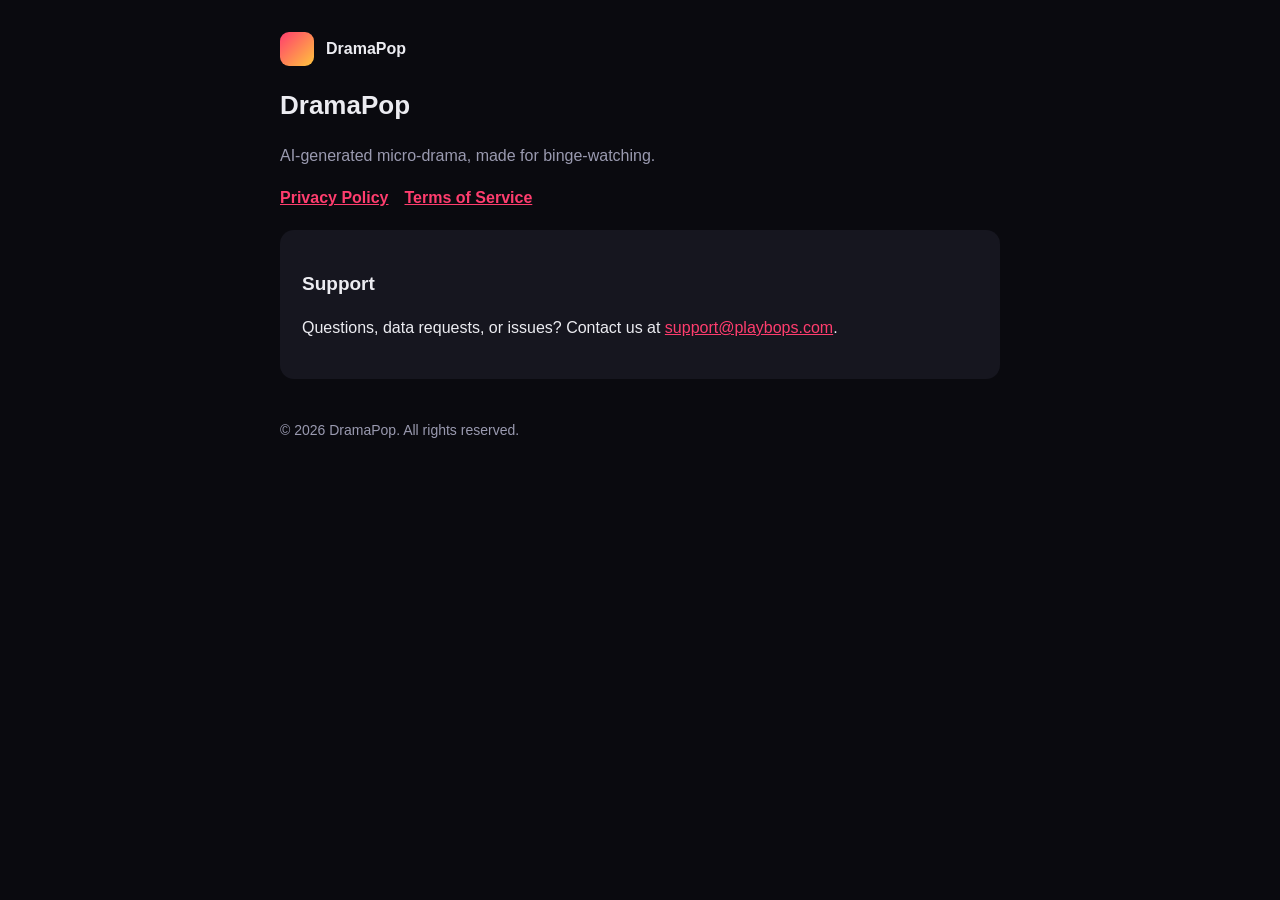
==== index.html @ 31bce98d "DramaPop legal site: Privacy Policy + Terms of Service Co-Authored-By: Claude Opus 4.8 (1M context) " ====
<!DOCTYPE html><html lang="en"><head>
<meta charset="UTF-8"><meta name="viewport" content="width=device-width, initial-scale=1">
<title>DramaPop — Legal</title><link rel="stylesheet" href="style.css"></head>
<body><div class="wrap">
<header><span class="dot"></span><strong>DramaPop</strong></header>
<h1>DramaPop</h1>
<p class="muted">AI-generated micro-drama, made for binge-watching.</p>
<nav><a href="privacy.html">Privacy Policy</a><a href="terms.html">Terms of Service</a></nav>
<div class="card">
<h2>Support</h2>
<p>Questions, data requests, or issues? Contact us at
<a href="mailto:support@playbops.com">support@playbops.com</a>.</p>
</div>
<footer>© 2026 DramaPop. All rights reserved.</footer>
</div></body></html>
---- style.css ----
:root { --bg:#0A0A0F; --card:#16161F; --ink:#ECECF1; --mut:#9A9AB0; --accent:#FF3D6E; }
* { box-sizing:border-box; }
body { margin:0; background:var(--bg); color:var(--ink);
  font:16px/1.65 -apple-system,BlinkMacSystemFont,"Segoe UI",Roboto,Helvetica,Arial,sans-serif; }
.wrap { max-width:760px; margin:0 auto; padding:32px 20px 80px; }
header { display:flex; align-items:center; gap:12px; margin-bottom:8px; }
header .dot { width:34px; height:34px; border-radius:9px;
  background:linear-gradient(135deg,var(--accent),#FFC53D); }
h1 { font-size:26px; margin:18px 0 4px; }
h2 { font-size:19px; margin:30px 0 8px; }
.muted { color:var(--mut); }
.eff { color:var(--mut); font-size:14px; margin-bottom:10px; }
a { color:var(--accent); }
nav a { margin-right:16px; font-weight:600; }
.card { background:var(--card); border-radius:14px; padding:8px 22px 22px; margin-top:18px; }
ul { padding-left:20px; }
footer { margin-top:40px; color:var(--mut); font-size:14px; }
hr { border:none; border-top:1px solid #26263340; margin:28px 0; }
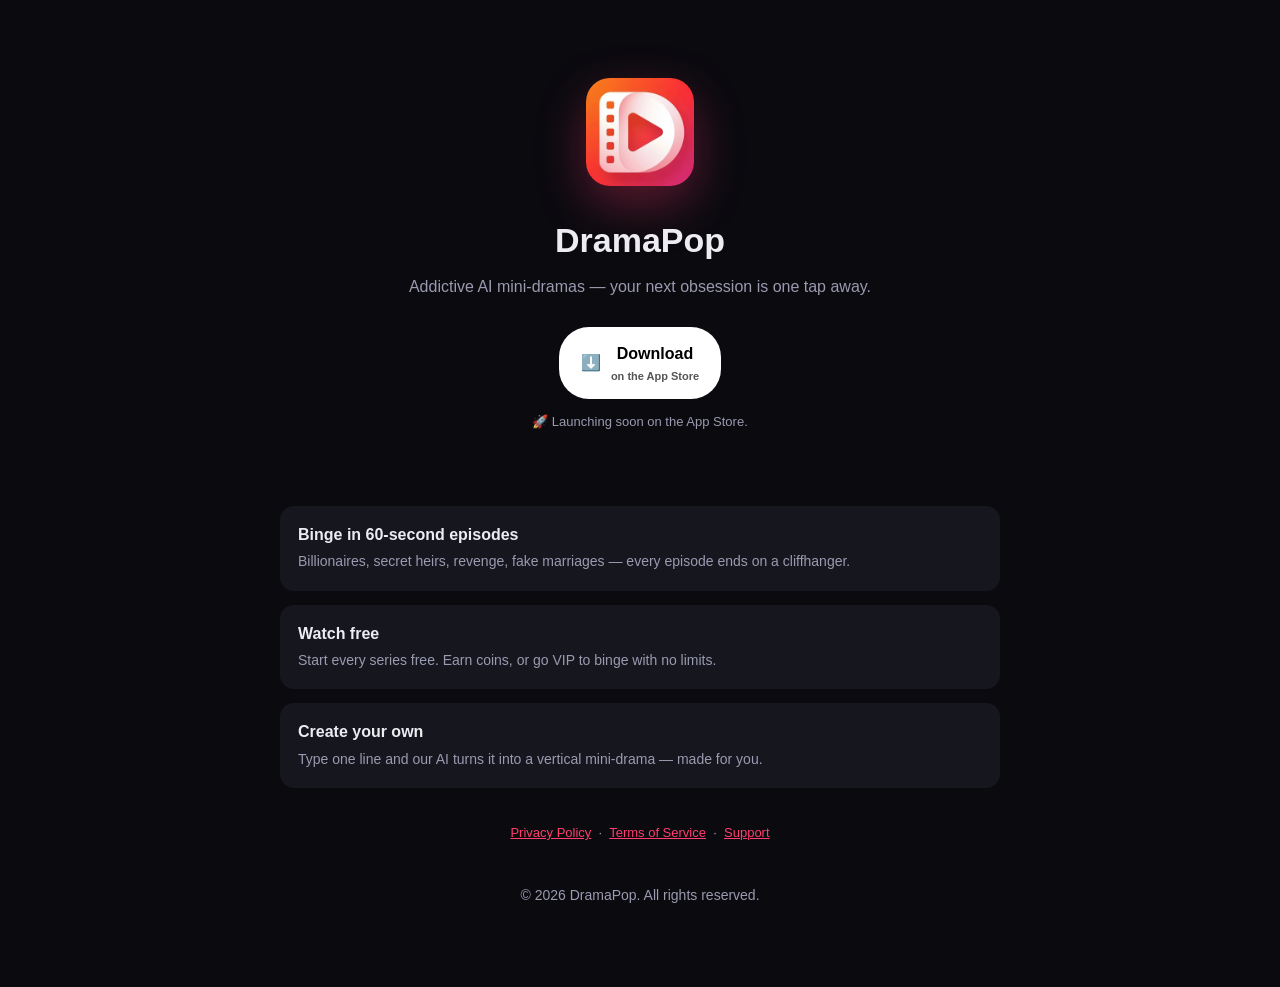
==== commit 896e5cb7: "Landing page: app download page + new icon Co-Authored-By: Claude Opus 4.8 (1M context) <noreply@ant" ====
--- a/index.html
+++ b/index.html
@@ -1,15 +1,53 @@
 <!DOCTYPE html><html lang="en"><head>
 <meta charset="UTF-8"><meta name="viewport" content="width=device-width, initial-scale=1">
-<title>DramaPop — Legal</title><link rel="stylesheet" href="style.css"></head>
+<title>DramaPop — Addictive AI Mini-Dramas</title>
+<meta name="description" content="Snackable AI micro-dramas. Billionaires, secret heirs, revenge, cliffhangers. Watch free.">
+<link rel="icon" type="image/png" href="icon.png">
+<link rel="stylesheet" href="style.css">
+<style>
+  .hero { text-align:center; padding:46px 0 26px; }
+  .appicon { width:108px; height:108px; border-radius:24px; box-shadow:0 18px 50px #ff3d6e55; }
+  .hero h1 { font-size:34px; margin:18px 0 6px; }
+  .hero p.tag { color:var(--mut); font-size:16px; margin:0 0 26px; }
+  .cta { display:inline-flex; align-items:center; gap:10px; background:#fff; color:#000;
+    font-weight:800; text-decoration:none; padding:14px 22px; border-radius:30px; font-size:16px; }
+  .cta small { display:block; font-weight:600; color:#555; font-size:11px; }
+  .soon { color:var(--mut); font-size:13px; margin-top:12px; }
+  .feats { display:grid; gap:14px; margin:34px 0; }
+  .feat { background:var(--card); border-radius:14px; padding:16px 18px; }
+  .feat b { color:var(--ink); }
+  .feat span { color:var(--mut); font-size:14px; }
+</style></head>
 <body><div class="wrap">
-<header><span class="dot"></span><strong>DramaPop</strong></header>
-<h1>DramaPop</h1>
-<p class="muted">AI-generated micro-drama, made for binge-watching.</p>
-<nav><a href="privacy.html">Privacy Policy</a><a href="terms.html">Terms of Service</a></nav>
-<div class="card">
-<h2>Support</h2>
-<p>Questions, data requests, or issues? Contact us at
-<a href="mailto:support@playbops.com">support@playbops.com</a>.</p>
+  <div class="hero">
+    <img class="appicon" src="icon.png" alt="DramaPop">
+    <h1>DramaPop</h1>
+    <p class="tag">Addictive AI mini-dramas — your next obsession is one tap away.</p>
+    <a class="cta" href="#" id="dl">⬇️ <span>Download<small>on the App Store</small></span></a>
+    <p class="soon" id="soon">🚀 Launching soon on the App Store.</p>
+  </div>
+  <div class="feats">
+    <div class="feat"><b>Binge in 60-second episodes</b><br><span>Billionaires, secret heirs, revenge, fake marriages — every episode ends on a cliffhanger.</span></div>
+    <div class="feat"><b>Watch free</b><br><span>Start every series free. Earn coins, or go VIP to binge with no limits.</span></div>
+    <div class="feat"><b>Create your own</b><br><span>Type one line and our AI turns it into a vertical mini-drama — made for you.</span></div>
+  </div>
+  <p class="muted" style="text-align:center;font-size:13px">
+    <a href="privacy.html">Privacy Policy</a> &nbsp;·&nbsp; <a href="terms.html">Terms of Service</a> &nbsp;·&nbsp;
+    <a href="mailto:support@playbops.com">Support</a>
+  </p>
+  <footer style="text-align:center">© 2026 DramaPop. All rights reserved.</footer>
 </div>
-<footer>© 2026 DramaPop. All rights reserved.</footer>
-</div></body></html>
+<script>
+  // When the App Store URL is live, set APPSTORE_URL and the button activates.
+  var APPSTORE_URL = ""; // e.g. https://apps.apple.com/app/dramapop/idXXXXXXXXX
+  if (APPSTORE_URL) {
+    var dl = document.getElementById('dl');
+    dl.href = APPSTORE_URL;
+    document.getElementById('soon').style.display = 'none';
+    // Auto-redirect visitors straight to the store.
+    if (/iPhone|iPad|iPod|Android/i.test(navigator.userAgent)) location.href = APPSTORE_URL;
+  } else {
+    document.getElementById('dl').addEventListener('click', function(e){ e.preventDefault(); });
+  }
+</script>
+</body></html>
